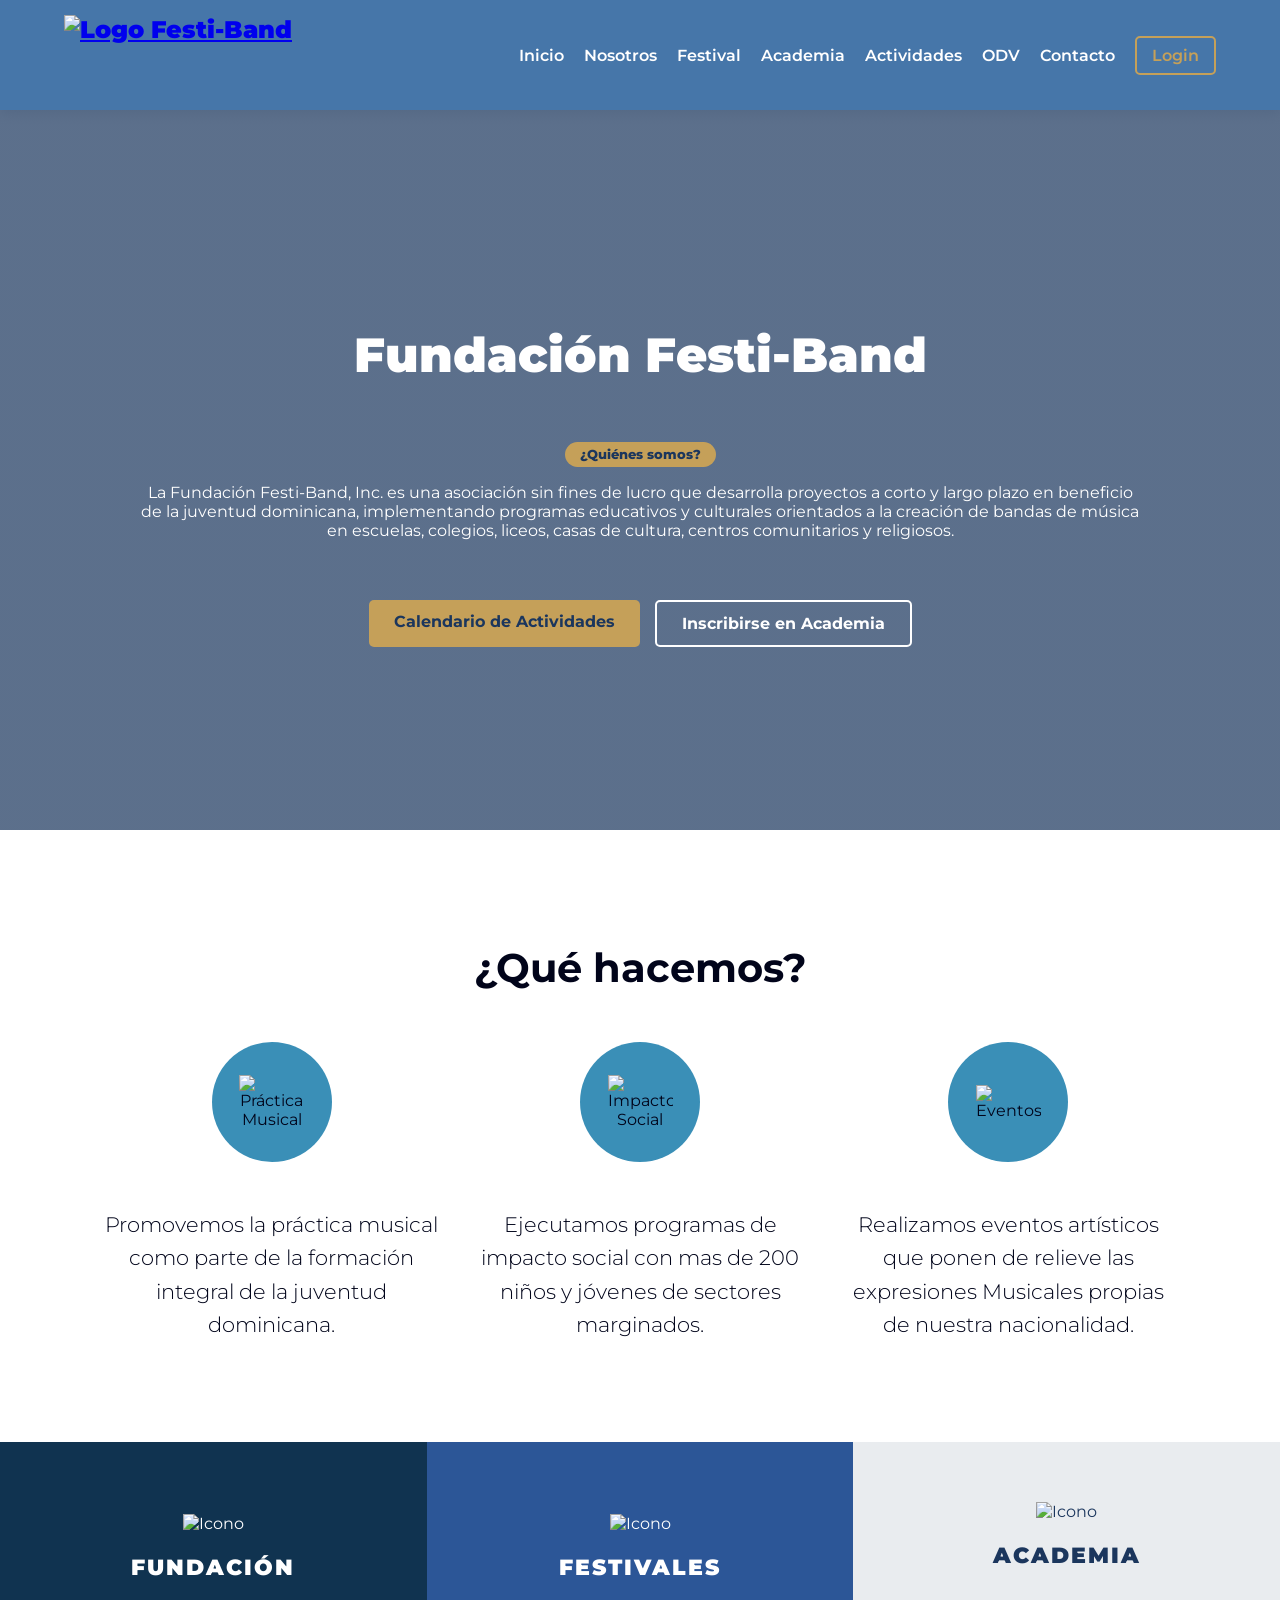
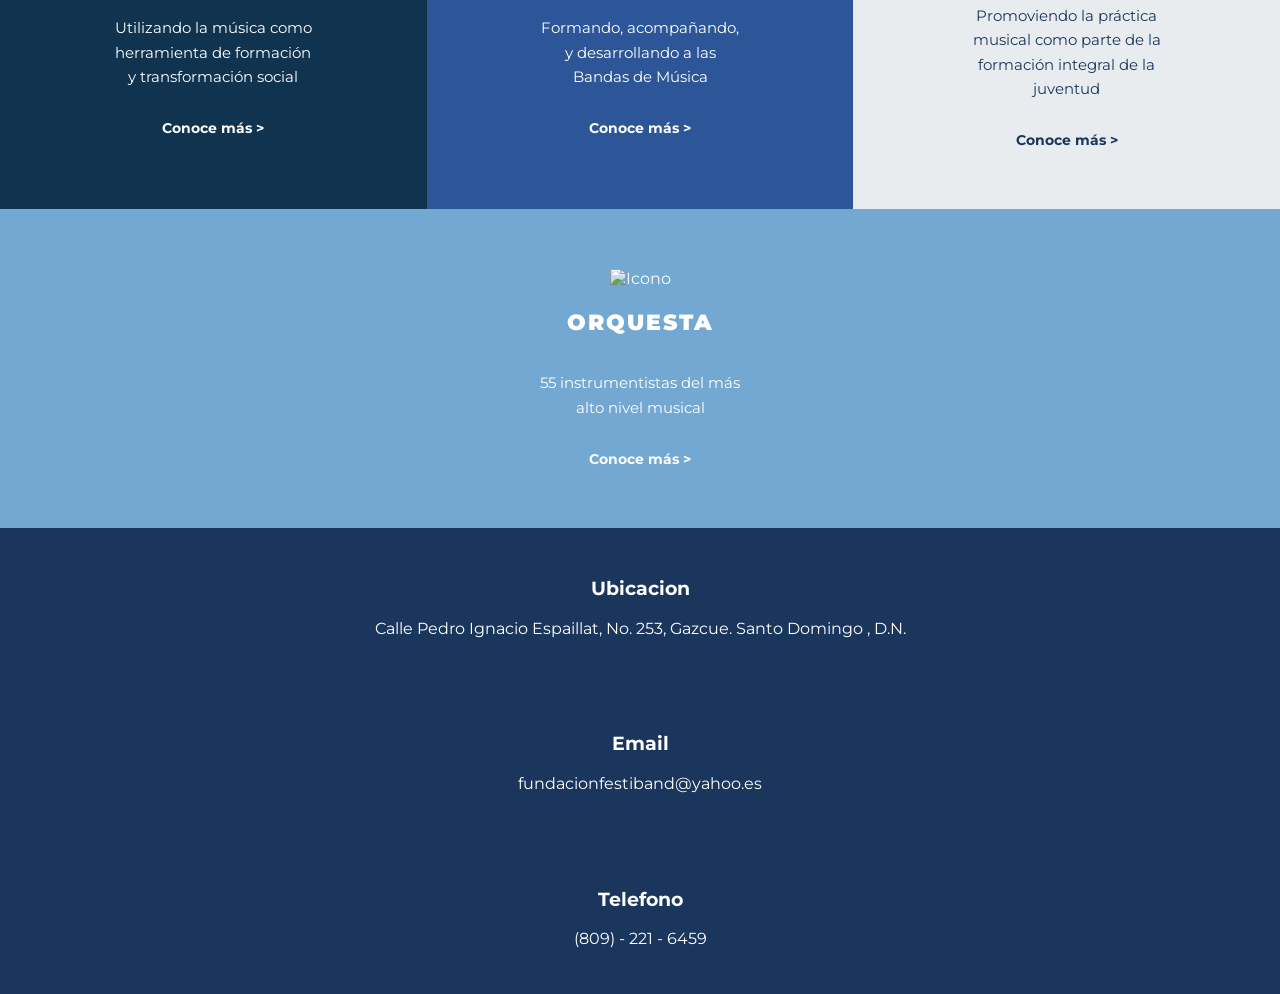
==== index.html @ a465cbd1 "Add files via upload" ====
<!DOCTYPE html>
<html lang="es">
<head>
    <meta charset="UTF-8">
    <meta name="viewport" content="width=device-width, initial-scale=1.0">
    <title>Inicio | Fundación Festi-Band</title>
    <link rel="stylesheet" href="style.css">
    <link href="https://fonts.googleapis.com/css2?family=Montserrat:wght@300;600;900&family=Playfair+Display:ital,wght@0,700;1,700&display=swap" rel="stylesheet">
</head>
<body>
    <nav class="navbar">
        <div class="logo">
            <a href="index.html">
            <img src="img/festiband.avif" alt="Logo Festi-Band" class="logo-img">
        </div>

        <ul class="nav-links">
            <li><a href="index.html">Inicio</a></li>
            <li><a href="nosotros.html">Nosotros</a></li>
            <li class="dropdown">
                 <a href="festival.html" class="dropdown-toggle">Festival</a>
                    <ul class="submenu">
                        <li><a href="festival2026.html">Festival 2026</a></li>
                        <li><a href="festival2025.html">Festival 2025</a></li>
                        <li><a href="festival.html">Ver más...</a></li>
                    </ul>
                </li>
            <li class="dropdown">
                <a href="#academia" class="dropdown-toggle">Academia</a>
                    <ul class="submenu">
                        <li><a href="academia.html">Sobre Academia</a></li>
                        <li><a href="estimulacion.html">Estimulación Musical</a></li>
                        <li><a href="precios-horarios.html">Precios y Horarios</a></li>
                        <li><a href="inscripcion.html">¡Inscríbete ya!</a></li>
                    </ul>
                </li>
            <li class="dropdown">
                <a href="#actividades" class="dropdown-toggle">Actividades</a>
                    <ul class="submenu">
                        <li><a href="act2025.html">2025</a></li>
                        <li><a href="act2024.html">2024</a></li>
                        <li><a href="actividades.html">Ver mas...</a></li>
                        <li><a href="calendario.html">Calendario</a></li>
                    </ul>
            </li>
            <li><a href="odv.html">ODV</a></li>
            <li><a href="#contacto">Contacto</a></li>
            <li><a href="login.html" class="btn-login">Login</a></li>
        </ul>
    </nav>

    <header id="inicio" class="hero">
        <div class="hero-content">
            <h1>Fundación Festi-Band</h1>
            <span class="tag">¿Quiénes somos?</span>
            <p>La Fundación Festi-Band, Inc. es una asociación sin fines de lucro que desarrolla proyectos a corto y largo plazo en beneficio de la juventud dominicana, implementando programas educativos y culturales orientados a la creación de bandas de música en escuelas, colegios, liceos, casas de cultura, centros comunitarios y religiosos.</p>
            <div class="cta-group">
                <a href="calendario.html" class="btn-primary">Calendario de Actividades</a>
                <a href="inscripcion.html" class="btn-outline">Inscribirse en Academia</a>
            </div>
        </div>
    </header>

    <section class="que-hacemos">
        <h2>¿Qué hacemos?</h2>
        <div class="hacemos-container">
            <div class="hacemos-item">
                <div class="circulo-icono">
                    <img src="icono-piano.png" alt="Práctica Musical">
                </div>
                <p>Promovemos la práctica musical como parte de la formación integral de la juventud dominicana.</p>
            </div>

            <div class="hacemos-item">
                <div class="circulo-icono">
                    <img src="icono-violin.png" alt="Impacto Social">
                </div>
                <p>Ejecutamos programas de impacto social con mas de 200 niños y jóvenes de sectores marginados.</p>
            </div>

            <div class="hacemos-item">
                <div class="circulo-icono">
                    <img src="icono-platillos.png" alt="Eventos">
                </div>
                <p>Realizamos eventos artísticos que ponen de relieve las expresiones Musicales propias de nuestra nacionalidad.</p>
            </div>
        </div>
    </section>

    <section class="servicios-grid">
        <div class="columna fundacion">
            <img src="icon-fundacion.png" alt="Icono">
            <h3>FUNDACIÓN</h3>
            <p>Utilizando la música como herramienta de formación y transformación social</p>
            <a href="nosotros.html">Conoce más ></a>
        </div>

        <div class="columna festivales">
            <img src="icon-festivales.png" alt="Icono">
            <h3>FESTIVALES</h3>
            <p>Formando, acompañando, y desarrollando a las Bandas de Música</p>
            <a href="festival.html">Conoce más ></a>
        </div>

        <div class="columna academia-col">
            <img src="icon-academia.png" alt="Icono">
            <h3>ACADEMIA</h3>
            <p>Promoviendo la práctica musical como parte de la formación integral de la juventud</p>
            <a href="academia.html">Conoce más ></a>
        </div>

        <div class="columna orquesta">
            <img src="icon-orquesta.png" alt="Icono">
            <h3>ORQUESTA</h3>
            <p>55 instrumentistas del más alto nivel musical</p>
            <a href="odv.html">Conoce más ></a>
        </div>
    </section>

    <section id="contacto" class="contacto">
        <div class="card">
            <h3>Ubicacion</h3>
            <p>Calle Pedro Ignacio Espaillat, No. 253, Gazcue. Santo Domingo , D.N.</p>
        </div>
        <div class="card">
            <h3>Email</h3>
            <p>fundacionfestiband@yahoo.es</p>
        </div>
        <div class="card highlight">
            <h3>Telefono</h3>
            <p>(809) - 221 - 6459</p>
        </div>
    </section>

    <script src="script.js"></script>
</body>
</html>
---- style.css ----
/* --- 1. VARIABLES Y ESTILOS BASE (MANTENIENDO TU DISEÑO) --- */
:root {
    --festi-blue: #4676a9;
    --festi-dark: #1b365d;
    --festi-gold: #c5a059;
    --bg-light: #f4f7f9;
    --white: #ffffff;
}

body {
    font-family: 'Montserrat', sans-serif;
    margin: 0;
    padding: 0;
    background-color: #f4f7f9;
    color: var(--festi-dark);
}

/* --- 2. TU NAVBAR ORIGINAL --- */
    .navbar {
        background: var(--festi-dark);
        padding: 15px 8%;
        display: flex;
        justify-content: space-between;
        align-items: center;
        color: white;
    }

    .logo-img {
    height: 80px;       /* Ajusta la altura a tu gusto */
    width: auto;        /* Mantiene la proporción */
    display: block;
    transition: transform 0.3s ease;
    }

    .logo-img:hover {
        transform: scale(1.05); /* Efecto sutil al pasar el mouse */
    }

    /* Ajuste para que el logo no pegue con los links en móvil */
    .navbar {
        align-items: center; 
    }

    .nav-links {
        display: flex;
        list-style: none;
        gap: 20px;
        align-items: center;
    }

    .nav-links a {
        color: white;
        text-decoration: none;
        font-weight: 600;
    }

    .btn-login {
        border: 2px solid var(--festi-gold);
        padding: 8px 15px;
        border-radius: 5px;
        color: var(--festi-gold) !important;
    }

/* --- 3. TU HERO ORIGINAL (LO QUE SE HABÍA DAÑADO) --- */
.hero {
    height: 80vh;
    background: linear-gradient(rgba(27,54,93,0.7), rgba(27,54,93,0.7)), url('img/fondo2.webp');
    background-size: cover;
    background-position: center;
    display: flex;
    align-items: center;
    justify-content: center;
    color: white;
    text-align: center;
}

.hero-content h1 { font-size: 3rem; font-weight: 900; margin-bottom: 60px; }
.tag { margin-top: 200px; background: var(--festi-gold); color: var(--festi-dark); padding: 5px 15px; border-radius: 50px; font-weight: 800; font-size: 0.8rem; }
.hero-content p {
    margin-bottom: 0px; /* Esto también ayuda a separar los botones del texto */
    max-width: 1000px;
    margin-left: auto;
    margin-right: auto;
    margin-top: 20px;
    font-weight: 300px;
}

.cta-group { display: flex; gap: 15px; justify-content: center; margin-top: 60px; }
.btn-primary { background: var(--festi-gold); color: var(--festi-dark); padding: 12px 25px; text-decoration: none; font-weight: 700; border-radius: 5px; border: none; }
.btn-primary:hover { background: #e2c07d; color: #527db9; transform: translateY(-2px); box-shadow: 0 5px 15px rgba(197, 160, 89, 0.4);}
.btn-outline { border: 2px solid white; color: white; padding: 12px 25px; text-decoration: none; font-weight: 700; border-radius: 5px; }

/* --- 4. SECCIONES DE INFORMACIÓN Y ACADEMIA --- */
.info-section { padding: 60px 8%; background: white; text-align: center; }
.contacto-grid { display: grid; grid-template-columns: repeat(auto-fit, minmax(250px, 1fr));}
.card {color: #ffffff; background: var(--festi-dark); padding: 30px; text-align: center; }
.card.highlight { background: var(--festi-dark); color: white; }


/* LOGIN *//* --- 4. LOGIN ESTÉTICO (Encapsulado) --- */
/* Estilos específicos para la página de Login */
.login-body {
    height: 100vh;
    display: flex;
    justify-content: center;
    align-items: center;
    background: linear-gradient(135deg, #1b375d57 0%, #4676a936 100%), url('img/fondo.avif');;
    background-size: cover;
    background-position: center;
    background-repeat: no-repeat;
    background-attachment: fixed;
    margin: 0;
}

.glass-login-card {
    background: rgba(255, 255, 255, 0.1); /* Efecto cristal */
    backdrop-filter: blur(15px);
    -webkit-backdrop-filter: blur(15px);
    padding: 40px;
    border-radius: 20px;
    border: 1px solid rgba(203, 150, 52, 0.431); /* Borde dorado suave */
    box-shadow: 0 8px 32px rgba(0, 0, 0, 0.3);
    text-align: center;
    width: 100%;
    max-width: 350px;
    color: white;
}
/* --- CORRECCIÓN DEFINITIVA DE TAMAÑO PARA EL LOGO EN EL LOGIN --- */

/* 1. Contenedor del logo */
.login-logo {
    margin-bottom: 20px; /* Espacio inferior */
    display: flex;       /* Activamos flexbox */
    justify-content: center; /* Centrado horizontal */
    align-items: center;     /* Centrado vertical */
    width: 90%;         /* Ocupa todo el ancho de la tarjeta */
}

/* 2. La imagen del logo dentro del login */
.login-logo img {
    /* --- EL AJUSTE IMPORTANTE ESTÁ AQUÍ --- */
    max-width: 40px;      
    height: auto;       
    
    /* Efecto opcional de sombra para que resalte un poco más */
    filter: drop-shadow(0 5px 15px rgba(0,0,0,0.2)); 
    
    /* Animación suave para cuando pases el mouse */
    transition: transform 0.4s ease;
}

/* 3. Efecto al pasar el mouse por la tarjeta */
.glass-login-card:hover .login-logo img {
    transform: scale(1.03); /* Se agranda un poquito, muy sutil */
}

/* 4. Ajuste adicional para dispositivos móviles muy pequeños (menor a 480px) */
@media (max-width: 480px) {
    .login-logo img {
        max-width: 90px; /* Un poco más pequeño en móviles */
    }
}

.input-group input {
    width: 85%;
    padding: 12px 15px;
    margin-bottom: 15px;
    background: rgba(255, 255, 255, 0.05);
    border: 1px solid rgba(255, 255, 255, 0.646);
    border-radius: 10px;
    color: var(--festi-dark);
    font-size: 1rem;
    font-weight: 300; /* Texto un poco más grueso */
    outline: none;
    transition: 0.3s;
}
.input-grou2 input {
    width: 85%;
    padding: 12px 15px;
    margin-bottom: 15px;
    background: rgba(255, 255, 255, 0.05);
    border: 1px solid rgba(43 48 84 / 36%);
    border-radius: 10px;
    color: var(--festi-dark);
    font-size: 1rem;
    font-weight: 300; /* Texto un poco más grueso */
    outline: none;
    transition: 0.3s;
}

.inputboxad input{
    width: 85%;
    padding: 12px 15px;
    margin-bottom: 15px;
    background: rgba(255, 255, 255, 0.05);
    border: 1px solid rgba(43 48 84 / 36%);
    border-radius: 10px;
    color: var(--festi-dark);
    font-size: 1rem;
    font-weight: 300; /* Texto un poco más grueso */
    outline: none;
    transition: 0.3s;
}

/* Seleccionamos el textarea específicamente */
.input-desc textarea {
    width: 85%;
    padding: 12px 15px;
    margin-bottom: 15px;
    background: rgba(255, 255, 255, 0.05); /* Mantén el fondo que usas */
    border: 1px solid rgba(0, 0, 0, 0.2); /* O el color de borde que tengas */
    border-radius: 10px;
    color: var(--festi-dark);
    font-family: 'Montserrat', sans-serif; /* Importante para que la letra no cambie */
    font-size: 1rem;
    outline: none;
    transition: 0.3s;
    /* Propiedades clave para cuadros de párrafo */
    min-height: 150px; /* Altura inicial grande */
    resize: vertical;  /* Permite al usuario agrandarlo solo hacia abajo */
    line-height: 1.5;  /* Espacio cómodo entre párrafos */
}

.input-group input::placeholder {
    color: #ffffff8b; /* Blanco casi puro para que se lea bien */
    font-weight: 500;
}

.input-grou2 input::placeholder {
    color: #0f0e0e8b; /* Blanco casi puro para que se lea bien */
    font-weight: 500;
}

.inputboxad input::placeholder{
    color: #0f0e0e8b; /* Blanco casi puro para que se lea bien */
    font-weight: 500;
}

.input-desc input::placeholder{
    color: #0f0e0e8b; /* Blanco casi puro para que se lea bien */
    font-weight: 500;
}

.input-group input:focus {
    border-color: #c5a059;
    background: rgba(255, 255, 255, 0.1);
}
.input-grou2 input:focus {
    border-color: #c5a059;
    background: rgba(255, 255, 255, 0.1);
}

.inputboxad input:focus {
    border-color: #c5a059;
    background: rgba(255, 255, 255, 0.1);
}

.input-desc textarea:focus {
    border-color: #c5a059;
    background: rgba(255, 255, 255, 0.1);
}

.btn-glass {
    width: 95%;
    padding: 12px;
    background: #c5a059;
    color: #1b365d;
    border: none;
    border-radius: 10px;
    font-weight: 700;
    cursor: pointer;
    transition: 0.3s;
    text-transform: uppercase;
    letter-spacing: 1px;
}

.btn-glass:hover {
    background: #e2c07d;
    color: #527db9;
    transform: translateY(-2px);
    box-shadow: 0 5px 15px rgba(197, 160, 89, 0.4);
}

.back-link {
    display: block;
    margin-top: 20px;
    color: rgba(255, 255, 255, 0.832);
    text-decoration: none;
    font-size: 0.8rem;
    transition: 0.3s;
}

.back-link:hover {
    color: #ffc355f6;
}

/* --- 5. ESTILOS PARA EL MODAL DE REPERTORIO --- */

body {
    margin: 0;
    font-family: 'Montserrat', sans-serif;
    background-color: var(--bg-light);
    color: var(--festi-dark);
}

/* Navbar */
.navbar {
    background: var(--festi-blue);
    padding: 15px 5%;
    display: flex;
    justify-content: space-between;
    align-items: center;
    color: white;
    box-shadow: 0 4px 12px rgba(0,0,0,0.1);
}

.logo { font-weight: 900; font-size: 1.5rem; }
.logo span { color: var(--festi-gold); }

.btn-edit {
    background: rgba(255,255,255,0.2);
    border: 1px solid white;
    color: white;
    padding: 8px 15px;
    border-radius: 5px;
    cursor: pointer;
    transition: 0.3s;
    font-size: 1rem;
    font-weight: 300; 
    font-family: 'Montserrat';
}

.btn-edit:hover { background: white; color: var(--festi-blue); }

.btn-logout {
    background: rgba(255,255,255,0.2);
    border: 1px solid white;
    color: white;
    padding: 8px 15px;
    border-radius: 5px;
    cursor: pointer;
    transition: 0.3s;
    font-size: 1rem;
    font-weight: 300; 
    font-family: 'Montserrat';
}

.btn-logout:hover { background: white; color: var(--festi-blue); }

/* Contenedor Principal */
.repertorio-container {
    padding: 50px 8%;
    max-width: 1200px;
    margin: auto;
}

.repertorio-header { text-align: center; margin-bottom: 50px; }
.repertorio-header h1 { font-size: 3rem; margin-bottom: 10px; }
.gold-text { color: var(--festi-gold); }

/* Buscador */
.search-box {
    margin-top: 25px;
}

.search-box input {
    width: 100%;
    max-width: 500px;
    padding: 15px 25px;
    border-radius: 50px;
    border: 2px solid rgba(70, 118, 169, 0.2);
    font-size: 1rem;
    outline: none;
    transition: 0.3s;
}

.search-box input:focus { border-color: var(--festi-blue); box-shadow: 0 5px 15px rgba(0,0,0,0.05); }

/* Grid de Tarjetas */
.repertorio-grid {
    display: grid;
    grid-template-columns: repeat(auto-fit, minmax(320px, 1fr));
    gap: 30px;
}

.pieza-card {
    background: var(--white);
    border-radius: 20px;
    overflow: hidden;
    box-shadow: 0 10px 25px rgba(0,0,0,0.05);
    transition: 0.3s;
    border-bottom: 4px solid transparent;
}

.pieza-card:hover {
    transform: translateY(-10px);
    border-bottom: 4px solid var(--festi-gold);
    box-shadow: 0 15px 35px rgba(70, 118, 169, 0.2);
}

.video-wrapper {
    position: relative;
    padding-bottom: 56.25%;
    height: 0;
    background: #000;
}

.video-wrapper iframe {
    position: absolute;
    top: 0; left: 0; width: 100%; height: 100%;
}

.pieza-content { padding: 25px; }
.pieza-content h3 { margin: 0 0 10px 0; color: var(--festi-blue); }
.pieza-content p { font-size: 0.9rem; color: #666; line-height: 1.6; height: 60px; overflow: hidden; }

.btn-download {
    display: flex;
    align-items: center;
    justify-content: center;
    gap: 10px;
    background: var(--festi-dark);
    color: white;
    text-decoration: none;
    padding: 12px;
    border-radius: 10px;
    font-weight: 600;
    transition: 0.3s;
    margin-top: 15px;
}

.btn-download:hover { background: var(--festi-gold); color: var(--festi-dark); }
.modal {
    display: none; 
    position: fixed; 
    z-index: 3000; 
    left: 0; top: 0;
    width: 100%; height: 100%;
    background-color: rgba(27, 54, 93, 0.9); /* Azul con transparencia */
    backdrop-filter: blur(8px);
    overflow-y: auto;
}

.modal-content {
    background-color: #ffffff;
    margin: 5% auto;
    padding: 40px;
    width: 85%;
    max-width: 1100px;
    border-radius: 15px;
    position: relative;
    box-shadow: 0 20px 50px rgba(0,0,0,0.3);
}

.close-btn {
    position: absolute; right: 20px; top: 10px;
    font-size: 40px; cursor: pointer; color: var(--festi-blue);
}

/* Estructura interna del detalle (Igual a tu imagen) */
.detalle-wrapper { display: flex; gap: 30px; flex-wrap: wrap; margin-top: 20px; }

.detalle-info-visual { flex: 1; min-width: 300px; }
.detalle-info-visual img { width: 100%; border-radius: 8px; border: 4px solid var(--festi-blue); }

.detalle-info-texto { flex: 1.2; min-width: 300px; }
.detalle-info-texto h2 { font-size: 2.2rem; color: var(--festi-dark); margin-bottom: 5px; }
.detalle-info-texto .meta { color: var(--festi-gold); font-weight: bold; margin-bottom: 15px; display: block; }
.detalle-info-texto p { line-height: 1.7; text-align: justify; color: #444; }

.click-score { 
    display: inline-block; margin: 20px 0; font-size: 1.3rem; 
    font-weight: 700; color: var(--festi-blue); text-decoration: none; 
}
.click-score:hover { color: var(--festi-gold); }

/* Video debajo del contenido */
.video-full-width { margin-top: 30px; border-radius: 12px; overflow: hidden; }

/* Preview de las tarjetas en la lista */
.video-preview-img {
    height: 200px; background-size: cover; background-position: center;
    position: relative; cursor: pointer;
}
.play-overlay {
    position: absolute; top: 0; left: 0; width: 100%; height: 100%;
    background: rgba(0,0,0,0.4); display: flex; align-items: center;
    justify-content: center; color: white; opacity: 0; transition: 0.3s;
    font-weight: bold;
}
.pieza-card:hover .play-overlay { opacity: 1; }

/* --- 6. ESTILOS PARA EL PANEL ADMIN (AÑADIDOS SIN DAÑAR LO ANTERIOR) --- */
.admin-container { padding: 100px 8%; display: grid; grid-template-columns: 1fr 1fr; gap: 40px; }
.admin-card { background: rgb(255, 255, 255); padding: 30px; border-radius: 15px; box-shadow: 0 5px 15px rgba(0,0,0,0.1); }
.input-group { display: flex; gap: 10px; margin-bottom: 10px; }
.input-grou2
 { display: flex; gap: 10px; margin-bottom: 10px; }
.admin-item { 
    box-shadow: 0 5px 15px rgba(0, 0, 0, 0.1);
    display: flex; justify-content: space-between; background: white; 
    padding: 15px; margin-bottom: 10px; border-radius: 10px; align-items: center;
}
.admin-item button { margin-left: 5px; padding: 5px 10px; cursor: pointer; border: none; border-radius: 5px; background: var(--festi-blue); color: white; }

/* REPERTORIO GRID */
.repertorio-grid { display: grid; grid-template-columns: repeat(auto-fit, minmax(280px, 1fr)); gap: 20px; padding: 20px 0; }

/* Contenedor principal del dropdown */
.dropdown {
    position: relative; /* Necesario para posicionar el submenú */
}

/* Estilo del submenú (Oculto por defecto) */
.submenu {
    display: none;
    position: absolute;
    top: 150%; /* Aparece justo debajo del enlace principal */
    left: 0;
    background-color: var(--festi-dark); /* Mismo azul de tu navbar */
    min-width: 180px;
    list-style: none;
    padding: 10px 0;
    border-radius: 0 0 10px 10px;
    border-top: 3px solid var(--festi-gold); /* Detalle dorado arriba */
    box-shadow: 0 8px 15px rgba(0,0,0,0.2);
    z-index: 1000;
}

/* Estilo de los enlaces dentro del mini menú */
.submenu li a {
    padding: 10px 20px;
    display: block;
    font-size: 0.9rem;
    font-weight: 400;
    color: white;
    transition: 0.3s;
}

/* Efecto al pasar el mouse sobre las opciones del mini menú */
.submenu li a:hover {
    background-color: rgba(255, 255, 255, 0.1);
    color: var(--festi-gold);
}

/* LA MAGIA: Mostrar el submenú cuando el mouse entra a .dropdown */
.dropdown:hover .submenu {
    display: block;
    animation: fadeIn 0.3s ease; /* Animación opcional */
}

.submenu::before {
    content: "";
    position: absolute;
    top: -20px; /* Crea un área invisible de 20px hacia arriba */
    left: 0;
    width: 100%;
    height: 20px;
}

/* Animación de entrada suave */
@keyframes fadeIn {
    from { opacity: 0; transform: translateY(10px); }
    to { opacity: 1; transform: translateY(0); }
}
/* --- SECCIÓN DE SERVICIOS (COLUMNAS) --- */
.servicios-grid {
    display: flex; /* Alinea las columnas una al lado de la otra */
    width: 100%;
    min-height: 400px;
    flex-wrap: wrap; /* Para que en móviles se pongan una debajo de otra */
}

.columna {
    flex: 1; /* Hace que todas las columnas midan lo mismo */
    min-width: 250px;
    padding: 60px 40px;
    text-align: center;
    color: white;
    display: flex;
    flex-direction: column;
    align-items: center;
    justify-content: center;
    transition: transform 0.3s ease;
}

/* Colores de Fondo según la imagen */
.fundacion { background-color: #103350; } /* Azul muy oscuro */
.festivales { background-color: #2c5697; } /* Azul medio */
.academia-col { background-color: #e9ecef; color: #1b365d; } /* Gris claro (texto oscuro) */
.orquesta { background-color: #72a8d1; } /* Azul claro */

/* Estilos de texto internos */
.columna h3 {
    font-size: 1.4rem;
    font-weight: 900;
    margin: 20px 0;
    letter-spacing: 2px;
}

.columna p {
    font-size: 0.95rem;
    line-height: 1.6;
    margin-bottom: 30px;
    max-width: 200px;
}

.columna a {
    color: inherit;
    text-decoration: none;
    font-weight: 700;
    font-size: 0.9rem;
}

.columna a:hover {
    text-decoration: underline;
}

/* Efecto opcional: resalta un poco al pasar el mouse */
.columna:hover {
    filter: brightness(1.2);
}

/* --- SECCIÓN QUÉ HACEMOS (FONDO OSCURO) --- */
.que-hacemos {
    background-color: #ffffff; /* Fondo gris oscuro/negro */
    padding: 80px 8%;
    text-align: center;
    color: #01041a;
}

.que-hacemos h2 {
    font-size: 2.5rem;
    margin-bottom: 50px;
    font-weight: 700;
}

.hacemos-container {
    display: flex;
    justify-content: space-around;
    gap: 30px;
    flex-wrap: wrap;
}

.hacemos-item {
    flex: 1;
    min-width: 250px;
    max-width: 350px;
    display: flex;
    flex-direction: column;
    align-items: center;
}

/* El Círculo Azul */
.circulo-icono {
    width: 120px;
    height: 120px;
    background-color: #3a8fb7; /* Azul celeste de la imagen */
    border-radius: 50%;       /* Lo hace círculo */
    display: flex;
    align-items: center;
    justify-content: center;
    margin-bottom: 25px;
    transition: transform 0.3s ease;
}

.circulo-icono img {
    width: 65px; /* Ajusta según el tamaño de tus iconos */
    height: auto;
}

.hacemos-item p {
    font-size: 1.3rem;
    line-height: 1.6;
    color: #01041a;
    font-weight: 300;
}

/* Ajuste para móviles */
@media (max-width: 768px) {
    .que-hacemos h2 { font-size: 2rem; }
    .hacemos-container { flex-direction: column; align-items: center; }
}

@media (max-width: 768px) {
    .hero-content p {
        max-width: 90%;  /* En móviles usa casi todo el ancho disponible */
        font-size: 0.95rem;
    }
}
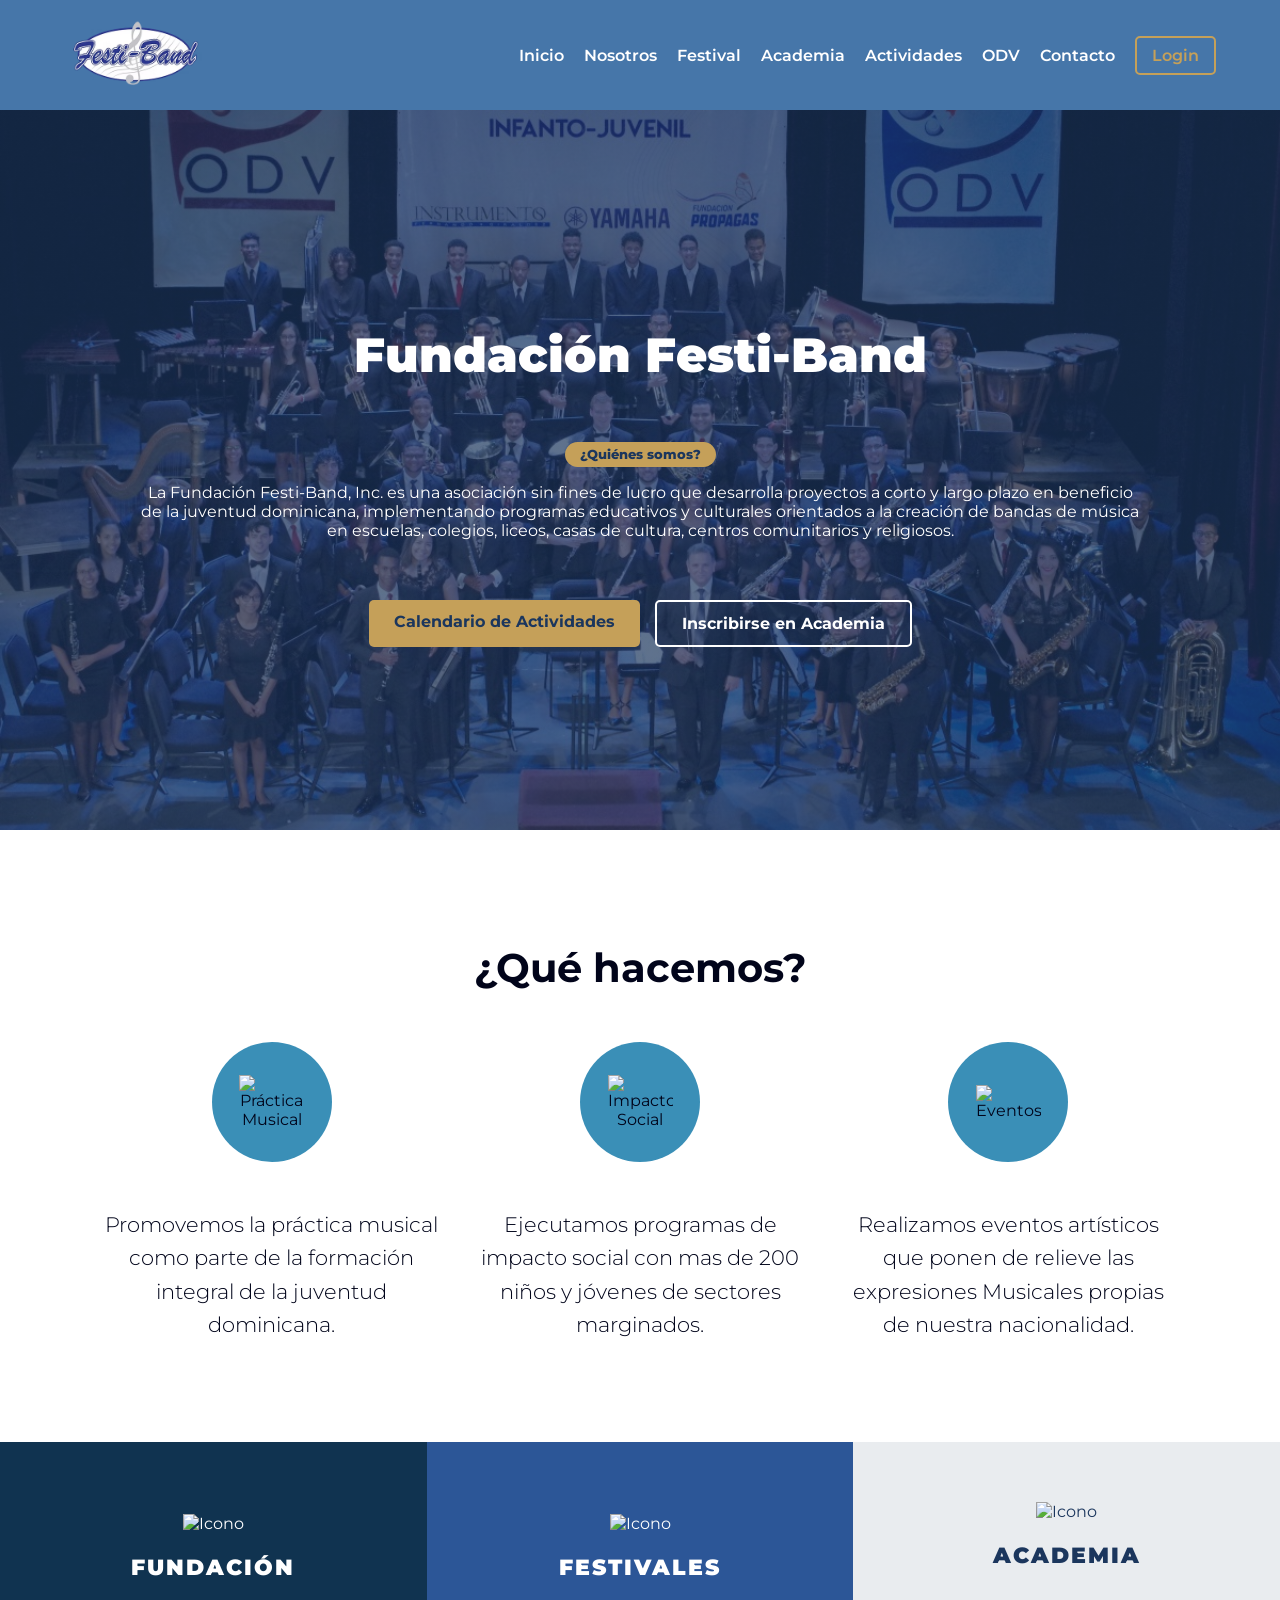
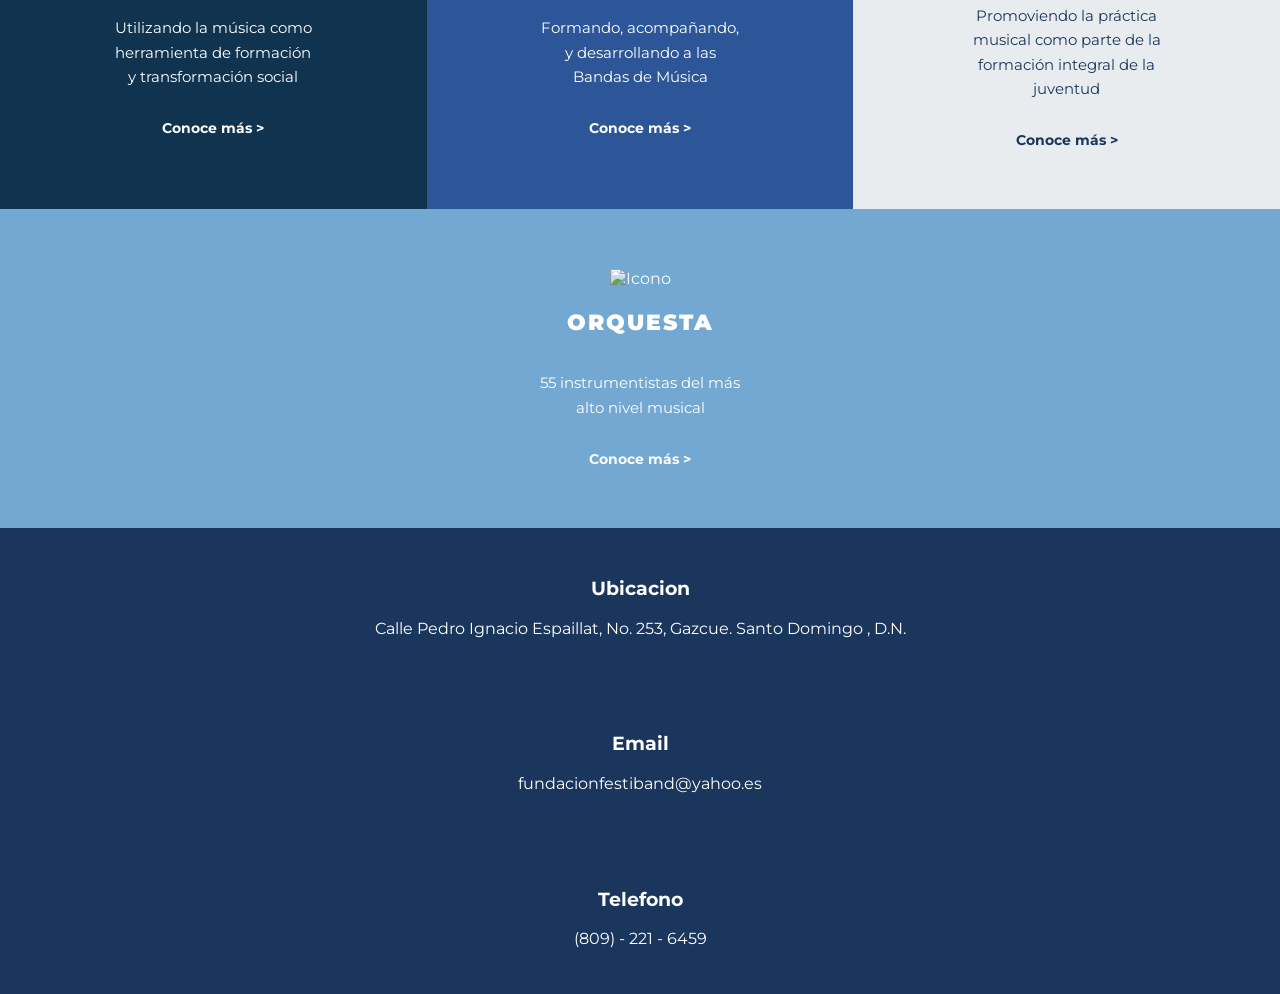
==== commit a6bec8f5: "Update index.html" ====
--- a/index.html
+++ b/index.html
@@ -45,7 +45,7 @@
             </li>
             <li><a href="odv.html">ODV</a></li>
             <li><a href="#contacto">Contacto</a></li>
-            <li><a href="login.html" class="btn-login">Login</a></li>
+            <li><a href="login.html" class="btn-login" id="auth-btn">Login</a></li>
         </ul>
     </nav>
 
@@ -134,4 +134,5 @@
 
     <script src="script.js"></script>
 </body>
-</html>+
+</html>
--- a/style.css
+++ b/style.css
@@ -219,6 +219,15 @@
     min-height: 150px; /* Altura inicial grande */
     resize: vertical;  /* Permite al usuario agrandarlo solo hacia abajo */
     line-height: 1.5;  /* Espacio cómodo entre párrafos */
+}
+
+.input-pdf-upload input[type="file"] {
+    background: rgba(255, 255, 255, 0.1);
+    padding: 10px;
+    border-radius: 8px;
+    width: 85%;
+    border: 1px dashed rgba(255, 255, 255, 0.3);
+    cursor: pointer;
 }
 
 .input-group input::placeholder {
@@ -687,4 +696,5 @@
         max-width: 90%;  /* En móviles usa casi todo el ancho disponible */
         font-size: 0.95rem;
     }
-}+
+}
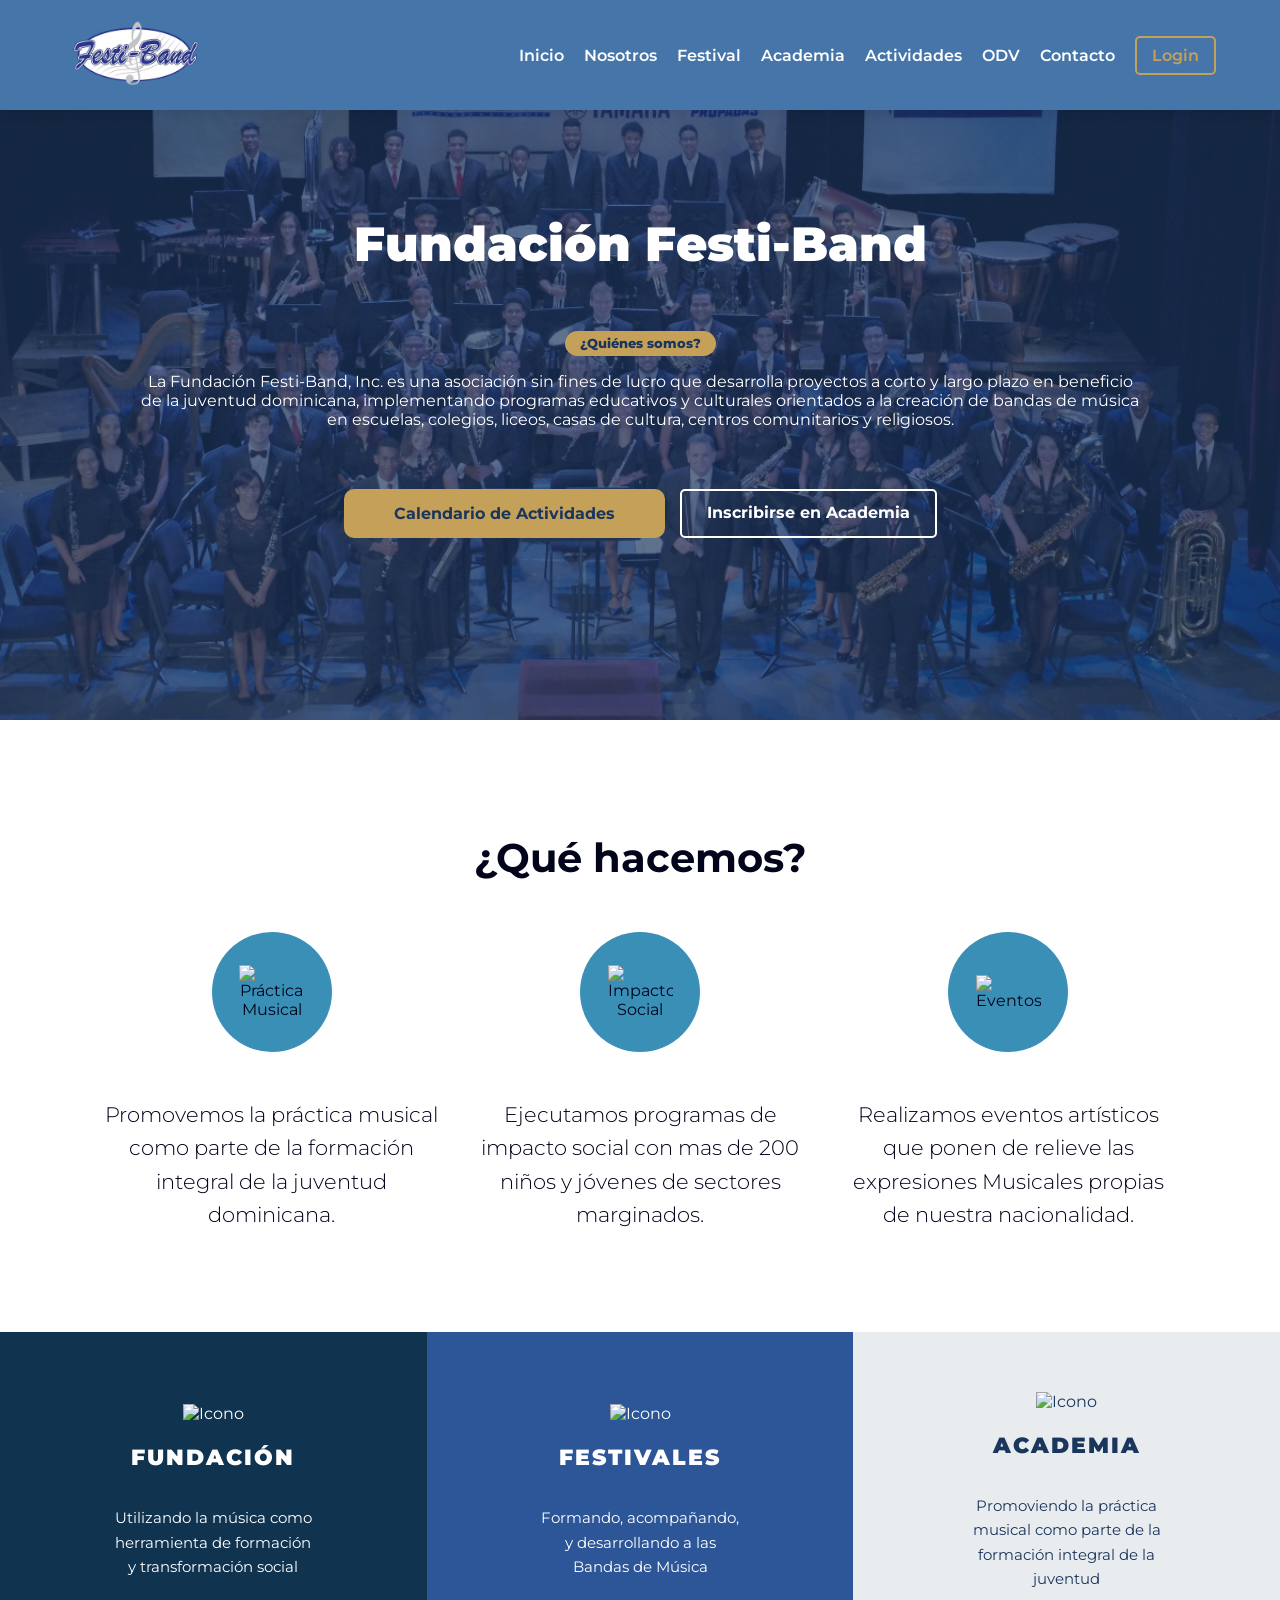
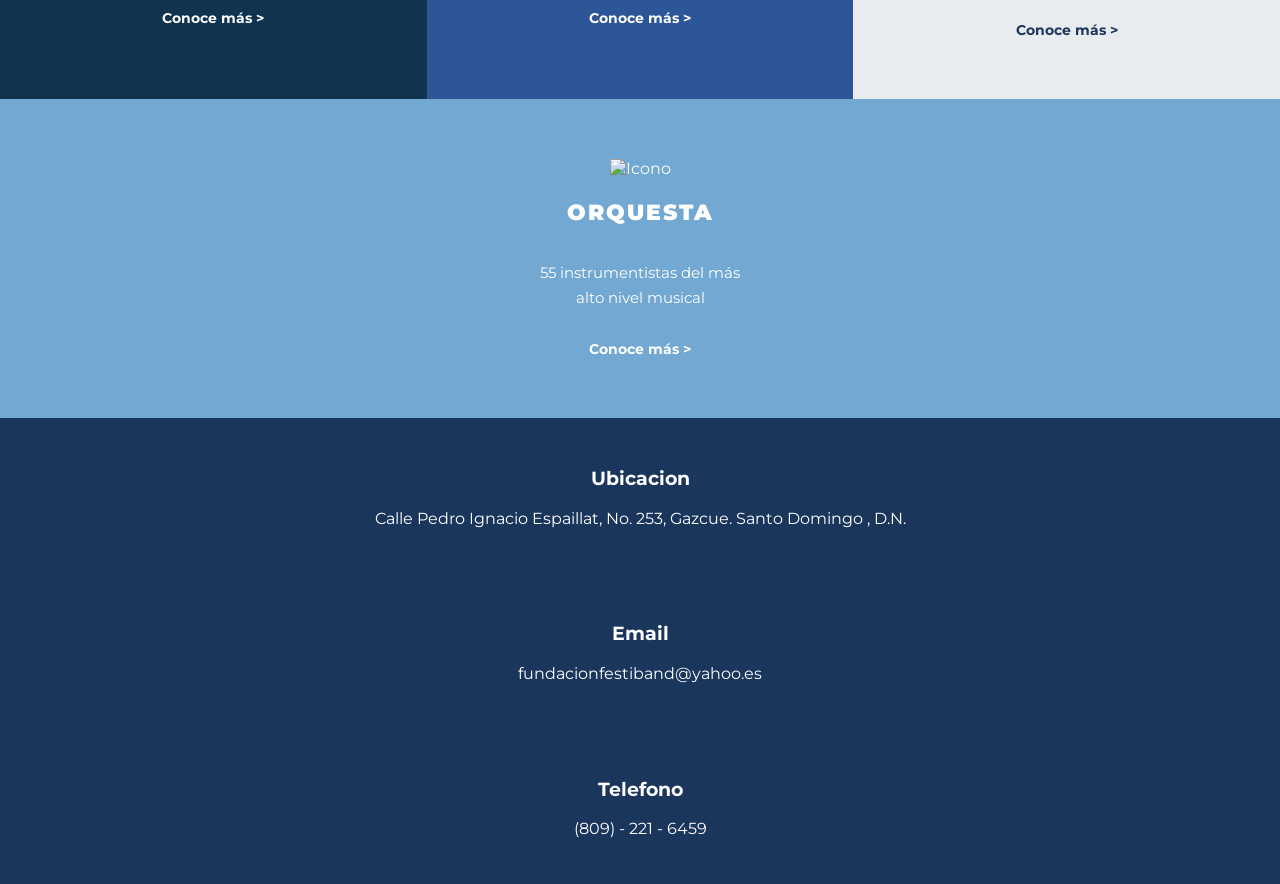
==== commit e2599e40: "Add files via upload" ====
--- a/index.html
+++ b/index.html
@@ -1,138 +1,140 @@
 <!DOCTYPE html>
 <html lang="es">
-<head>
-    <meta charset="UTF-8">
-    <meta name="viewport" content="width=device-width, initial-scale=1.0">
-    <title>Inicio | Fundación Festi-Band</title>
-    <link rel="stylesheet" href="style.css">
-    <link href="https://fonts.googleapis.com/css2?family=Montserrat:wght@300;600;900&family=Playfair+Display:ital,wght@0,700;1,700&display=swap" rel="stylesheet">
-</head>
-<body>
-    <nav class="navbar">
-        <div class="logo">
-            <a href="index.html">
-            <img src="img/festiband.avif" alt="Logo Festi-Band" class="logo-img">
-        </div>
+    <head>
+        <meta charset="UTF-8">
+        <meta name="viewport" content="width=device-width, initial-scale=1.0">
+        <title>Inicio | Festi-Band</title>
+        <link rel="stylesheet" href="style.css">
+        <link href="https://fonts.googleapis.com/css2?family=Montserrat:wght@300;600;900&family=Playfair+Display:ital,wght@0,700;1,700&display=swap" rel="stylesheet">
+    </head>
+    <body>
+        <nav class="navbar">
+            <div class="logo">
+                <a href="index.html">
+                <img src="img/festiband.avif" alt="Logo Festi-Band" class="logo-img">
+            </div>
+            
+            <ul class="nav-links">
+                <li><a href="index.html">Inicio</a></li>
+                <li><a href="nosotros.html">Nosotros</a></li>
+                <li class="dropdown">
+                    <a href="festival.html" class="dropdown-toggle">Festival</a>
+                        <ul class="submenu">
+                            <li><a href="festival2026.html">Festival 2026</a></li>
+                            <li><a href="festival2025.html">Festival 2025</a></li>
+                            <li><a href="festival.html">Ver más...</a></li>
+                        </ul>
+                    </li>
+                <li class="dropdown">
+                    <a href="academia.html" class="dropdown-toggle">Academia</a>
+                        <ul class="submenu">
+                            <li><a href="academia.html">Sobre Academia</a></li>
+                            <li><a href="estimulacion.html">Estimulación Musical</a></li>
+                            <li><a href="precios-horarios.html">Precios y Horarios</a></li>
+                            <li><a href="inscripcion.html">¡Inscríbete ya!</a></li>
+                        </ul>
+                    </li>
+                <li class="dropdown">
+                    <a href="#actividades" class="dropdown-toggle">Actividades</a>
+                        <ul class="submenu">
+                            <li><a href="act2025.html">2025</a></li>
+                            <li><a href="act2024.html">2024</a></li>
+                            <li><a href="actividades.html">Ver mas...</a></li>
+                            <li><a href="calendario.html">Calendario</a></li>
+                        </ul>
+                </li>
+                <li><a href="odv.html">ODV</a></li>
+                <li><a href="#contacto">Contacto</a></li>
+                <li><a href="login.html" class="btn-login">Login</a></li>
+            </ul>
+        </nav>
 
-        <ul class="nav-links">
-            <li><a href="index.html">Inicio</a></li>
-            <li><a href="nosotros.html">Nosotros</a></li>
-            <li class="dropdown">
-                 <a href="festival.html" class="dropdown-toggle">Festival</a>
-                    <ul class="submenu">
-                        <li><a href="festival2026.html">Festival 2026</a></li>
-                        <li><a href="festival2025.html">Festival 2025</a></li>
-                        <li><a href="festival.html">Ver más...</a></li>
-                    </ul>
-                </li>
-            <li class="dropdown">
-                <a href="#academia" class="dropdown-toggle">Academia</a>
-                    <ul class="submenu">
-                        <li><a href="academia.html">Sobre Academia</a></li>
-                        <li><a href="estimulacion.html">Estimulación Musical</a></li>
-                        <li><a href="precios-horarios.html">Precios y Horarios</a></li>
-                        <li><a href="inscripcion.html">¡Inscríbete ya!</a></li>
-                    </ul>
-                </li>
-            <li class="dropdown">
-                <a href="#actividades" class="dropdown-toggle">Actividades</a>
-                    <ul class="submenu">
-                        <li><a href="act2025.html">2025</a></li>
-                        <li><a href="act2024.html">2024</a></li>
-                        <li><a href="actividades.html">Ver mas...</a></li>
-                        <li><a href="calendario.html">Calendario</a></li>
-                    </ul>
-            </li>
-            <li><a href="odv.html">ODV</a></li>
-            <li><a href="#contacto">Contacto</a></li>
-            <li><a href="login.html" class="btn-login" id="auth-btn">Login</a></li>
-        </ul>
-    </nav>
+        <header id="inicio" class="hero">
+            <div class="hero-content">
+                <h1>Fundación Festi-Band</h1>
+                <span class="tag">¿Quiénes somos?</span>
+                <p>La Fundación Festi-Band, Inc. es una asociación sin fines de lucro que desarrolla proyectos a corto y largo plazo en beneficio de la juventud dominicana, implementando programas educativos y culturales orientados a la creación de bandas de música en escuelas, colegios, liceos, casas de cultura, centros comunitarios y religiosos.</p>
+                <div class="cta-group">
+                    <a href="calendario.html" class="btn-primary">Calendario de Actividades</a>
+                    <a href="inscripcion.html" class="btn-outline">Inscribirse en Academia</a>
+                </div>
+            </div>
+        </header>
 
-    <header id="inicio" class="hero">
-        <div class="hero-content">
-            <h1>Fundación Festi-Band</h1>
-            <span class="tag">¿Quiénes somos?</span>
-            <p>La Fundación Festi-Band, Inc. es una asociación sin fines de lucro que desarrolla proyectos a corto y largo plazo en beneficio de la juventud dominicana, implementando programas educativos y culturales orientados a la creación de bandas de música en escuelas, colegios, liceos, casas de cultura, centros comunitarios y religiosos.</p>
-            <div class="cta-group">
-                <a href="calendario.html" class="btn-primary">Calendario de Actividades</a>
-                <a href="inscripcion.html" class="btn-outline">Inscribirse en Academia</a>
+        <section class="que-hacemos">
+            <h2>¿Qué hacemos?</h2>
+            <div class="hacemos-container">
+                <div class="hacemos-item">
+                    <div class="circulo-icono">
+                        <img src="icono-piano.png" alt="Práctica Musical">
+                    </div>
+                    <p>Promovemos la práctica musical como parte de la formación integral de la juventud dominicana.</p>
+                </div>
+
+                <div class="hacemos-item">
+                    <div class="circulo-icono">
+                        <img src="icono-violin.png" alt="Impacto Social">
+                    </div>
+                    <p>Ejecutamos programas de impacto social con mas de 200 niños y jóvenes de sectores marginados.</p>
+                </div>
+
+                <div class="hacemos-item">
+                    <div class="circulo-icono">
+                        <img src="icono-platillos.png" alt="Eventos">
+                    </div>
+                    <p>Realizamos eventos artísticos que ponen de relieve las expresiones Musicales propias de nuestra nacionalidad.</p>
+                </div>
             </div>
-        </div>
-    </header>
+        </section>
 
-    <section class="que-hacemos">
-        <h2>¿Qué hacemos?</h2>
-        <div class="hacemos-container">
-            <div class="hacemos-item">
-                <div class="circulo-icono">
-                    <img src="icono-piano.png" alt="Práctica Musical">
-                </div>
-                <p>Promovemos la práctica musical como parte de la formación integral de la juventud dominicana.</p>
+        <section class="servicios-grid">
+            <div class="columna fundacion">
+                <img src="icon-fundacion.png" alt="Icono">
+                <h3>FUNDACIÓN</h3>
+                <p>Utilizando la música como herramienta de formación y transformación social</p>
+                <a href="nosotros.html">Conoce más ></a>
             </div>
 
-            <div class="hacemos-item">
-                <div class="circulo-icono">
-                    <img src="icono-violin.png" alt="Impacto Social">
-                </div>
-                <p>Ejecutamos programas de impacto social con mas de 200 niños y jóvenes de sectores marginados.</p>
+            <div class="columna festivales">
+                <img src="icon-festivales.png" alt="Icono">
+                <h3>FESTIVALES</h3>
+                <p>Formando, acompañando, y desarrollando a las Bandas de Música</p>
+                <a href="festival.html">Conoce más ></a>
             </div>
 
-            <div class="hacemos-item">
-                <div class="circulo-icono">
-                    <img src="icono-platillos.png" alt="Eventos">
-                </div>
-                <p>Realizamos eventos artísticos que ponen de relieve las expresiones Musicales propias de nuestra nacionalidad.</p>
+            <div class="columna academia-col">
+                <img src="icon-academia.png" alt="Icono">
+                <h3>ACADEMIA</h3>
+                <p>Promoviendo la práctica musical como parte de la formación integral de la juventud</p>
+                <a href="academia.html">Conoce más ></a>
             </div>
-        </div>
-    </section>
 
-    <section class="servicios-grid">
-        <div class="columna fundacion">
-            <img src="icon-fundacion.png" alt="Icono">
-            <h3>FUNDACIÓN</h3>
-            <p>Utilizando la música como herramienta de formación y transformación social</p>
-            <a href="nosotros.html">Conoce más ></a>
-        </div>
+            <div class="columna orquesta">
+                <img src="icon-orquesta.png" alt="Icono">
+                <h3>ORQUESTA</h3>
+                <p>55 instrumentistas del más alto nivel musical</p>
+                <a href="odv.html">Conoce más ></a>
+            </div>
+        </section>
 
-        <div class="columna festivales">
-            <img src="icon-festivales.png" alt="Icono">
-            <h3>FESTIVALES</h3>
-            <p>Formando, acompañando, y desarrollando a las Bandas de Música</p>
-            <a href="festival.html">Conoce más ></a>
-        </div>
+        <section id="contacto" class="contacto">
+            <div class="card">
+                <h3>Ubicacion</h3>
+                <p>Calle Pedro Ignacio Espaillat, No. 253, Gazcue. Santo Domingo , D.N.</p>
+            </div>
+            <div class="card">
+                <h3>Email</h3>
+                <p>fundacionfestiband@yahoo.es</p>
+            </div>
+            <div class="card highlight">
+                <h3>Telefono</h3>
+                <p>(809) - 221 - 6459</p>
+            </div>
+        </section>
 
-        <div class="columna academia-col">
-            <img src="icon-academia.png" alt="Icono">
-            <h3>ACADEMIA</h3>
-            <p>Promoviendo la práctica musical como parte de la formación integral de la juventud</p>
-            <a href="academia.html">Conoce más ></a>
-        </div>
-
-        <div class="columna orquesta">
-            <img src="icon-orquesta.png" alt="Icono">
-            <h3>ORQUESTA</h3>
-            <p>55 instrumentistas del más alto nivel musical</p>
-            <a href="odv.html">Conoce más ></a>
-        </div>
-    </section>
-
-    <section id="contacto" class="contacto">
-        <div class="card">
-            <h3>Ubicacion</h3>
-            <p>Calle Pedro Ignacio Espaillat, No. 253, Gazcue. Santo Domingo , D.N.</p>
-        </div>
-        <div class="card">
-            <h3>Email</h3>
-            <p>fundacionfestiband@yahoo.es</p>
-        </div>
-        <div class="card highlight">
-            <h3>Telefono</h3>
-            <p>(809) - 221 - 6459</p>
-        </div>
-    </section>
+    <script src="https://www.gstatic.com/firebasejs/8.10.1/firebase-app.js"></script>
+    <script src="https://www.gstatic.com/firebasejs/8.10.1/firebase-firestore.js"></script>
 
     <script src="script.js"></script>
-</body>
-
-</html>
+    </body>
+</html>
--- a/style.css
+++ b/style.css
@@ -1,4 +1,4 @@
-/* --- 1. VARIABLES Y ESTILOS BASE (MANTENIENDO TU DISEÑO) --- */
+/* --- VARIABLES Y ESTILOS BASE --- */
 :root {
     --festi-blue: #4676a9;
     --festi-dark: #1b365d;
@@ -6,7 +6,6 @@
     --bg-light: #f4f7f9;
     --white: #ffffff;
 }
-
 body {
     font-family: 'Montserrat', sans-serif;
     margin: 0;
@@ -15,53 +14,56 @@
     color: var(--festi-dark);
 }
 
-/* --- 2. TU NAVBAR ORIGINAL --- */
-    .navbar {
-        background: var(--festi-dark);
-        padding: 15px 8%;
-        display: flex;
-        justify-content: space-between;
-        align-items: center;
-        color: white;
-    }
-
+/* --- BARRA DE NAVEGACION HOME --- */
+/* #region */
+.navbar {
+    background: var(--festi-blue);
+    padding: 15px 5%;
+    display: flex;
+    justify-content: space-between;
+    align-items: center;
+    color: white;
+    box-shadow: 0 4px 12px rgba(0,0,0,0.1);
+}
     .logo-img {
     height: 80px;       /* Ajusta la altura a tu gusto */
     width: auto;        /* Mantiene la proporción */
     display: block;
     transition: transform 0.3s ease;
     }
-
     .logo-img:hover {
         transform: scale(1.05); /* Efecto sutil al pasar el mouse */
     }
-
     /* Ajuste para que el logo no pegue con los links en móvil */
     .navbar {
-        align-items: center; 
+    align-items: center; 
+    position: fixed;
+    top: 0;
+    width: -webkit-fill-available;
+    z-index: 1;
     }
-
     .nav-links {
         display: flex;
         list-style: none;
         gap: 20px;
         align-items: center;
     }
-
     .nav-links a {
         color: white;
         text-decoration: none;
         font-weight: 600;
     }
-
     .btn-login {
         border: 2px solid var(--festi-gold);
         padding: 8px 15px;
         border-radius: 5px;
         color: var(--festi-gold) !important;
     }
-
-/* --- 3. TU HERO ORIGINAL (LO QUE SE HABÍA DAÑADO) --- */
+/* #endregion */
+
+/* --- HOME  --- */
+/* #region */
+/*Fondo de inicio*/
 .hero {
     height: 80vh;
     background: linear-gradient(rgba(27,54,93,0.7), rgba(27,54,93,0.7)), url('img/fondo2.webp');
@@ -73,32 +75,75 @@
     color: white;
     text-align: center;
 }
-
-.hero-content h1 { font-size: 3rem; font-weight: 900; margin-bottom: 60px; }
-.tag { margin-top: 200px; background: var(--festi-gold); color: var(--festi-dark); padding: 5px 15px; border-radius: 50px; font-weight: 800; font-size: 0.8rem; }
+.hero-content h1 { 
+    font-size: 3rem; 
+    font-weight: 900; 
+    margin-bottom: 60px; 
+}
+/*Quienes somos*/
+.tag { margin-top: 200px; 
+    background: var(--festi-gold); 
+    color: var(--festi-dark); 
+    padding: 5px 15px; 
+    border-radius: 50px; 
+    font-weight: 800; 
+    font-size: 0.8rem; 
+}
 .hero-content p {
-    margin-bottom: 0px; /* Esto también ayuda a separar los botones del texto */
+    margin-bottom: 0px;
     max-width: 1000px;
     margin-left: auto;
     margin-right: auto;
     margin-top: 20px;
     font-weight: 300px;
 }
-
-.cta-group { display: flex; gap: 15px; justify-content: center; margin-top: 60px; }
-.btn-primary { background: var(--festi-gold); color: var(--festi-dark); padding: 12px 25px; text-decoration: none; font-weight: 700; border-radius: 5px; border: none; }
-.btn-primary:hover { background: #e2c07d; color: #527db9; transform: translateY(-2px); box-shadow: 0 5px 15px rgba(197, 160, 89, 0.4);}
-.btn-outline { border: 2px solid white; color: white; padding: 12px 25px; text-decoration: none; font-weight: 700; border-radius: 5px; }
-
-/* --- 4. SECCIONES DE INFORMACIÓN Y ACADEMIA --- */
-.info-section { padding: 60px 8%; background: white; text-align: center; }
-.contacto-grid { display: grid; grid-template-columns: repeat(auto-fit, minmax(250px, 1fr));}
-.card {color: #ffffff; background: var(--festi-dark); padding: 30px; text-align: center; }
-.card.highlight { background: var(--festi-dark); color: white; }
-
-
-/* LOGIN *//* --- 4. LOGIN ESTÉTICO (Encapsulado) --- */
-/* Estilos específicos para la página de Login */
+/*Botones*/
+.cta-group { 
+    display: flex; 
+    gap: 15px; 
+    justify-content: center; 
+    margin-top: 60px; 
+}
+.btn-primary { 
+    background: var(--festi-gold); 
+    color: var(--festi-dark); 
+    padding: 15px 50px; 
+    text-decoration: none; 
+    font-weight: 700; 
+    font-size: 1rem;
+    border-radius: 10px; 
+    border: none; 
+}
+.btn-primary:hover { background: #e2c07d; 
+    color: #527db9; 
+    transform: translateY(-2px); 
+    box-shadow: 0 5px 15px rgba(197, 160, 89, 0.4);
+}
+.btn-outline { border: 2px solid white; 
+    color: white; 
+    padding: 12px 25px; 
+    text-decoration: none; 
+    font-weight: 700; 
+    border-radius: 5px; 
+}
+/* --- SECCIONES DE INFORMACIÓN Y CONTACTO --- */
+.contacto-grid { 
+    display: grid; 
+    grid-template-columns: repeat(auto-fit, minmax(250px, 1fr));
+}
+.card {
+    color: #ffffff; 
+    background: var(--festi-dark); 
+    padding: 30px; 
+    text-align: center; 
+}
+.card.highlight { 
+    background: var(--festi-dark); 
+    color: white; }
+/* #endregion */
+
+/* --- SECCION LOGIN --- */
+/* #region */
 .login-body {
     height: 100vh;
     display: flex;
@@ -111,7 +156,6 @@
     background-attachment: fixed;
     margin: 0;
 }
-
 .glass-login-card {
     background: rgba(255, 255, 255, 0.1); /* Efecto cristal */
     backdrop-filter: blur(15px);
@@ -125,42 +169,22 @@
     max-width: 350px;
     color: white;
 }
-/* --- CORRECCIÓN DEFINITIVA DE TAMAÑO PARA EL LOGO EN EL LOGIN --- */
-
 /* 1. Contenedor del logo */
 .login-logo {
-    margin-bottom: 20px; /* Espacio inferior */
-    display: flex;       /* Activamos flexbox */
-    justify-content: center; /* Centrado horizontal */
-    align-items: center;     /* Centrado vertical */
-    width: 90%;         /* Ocupa todo el ancho de la tarjeta */
-}
-
+    margin-bottom: 20px; 
+    display: flex;       
+    justify-content: center; 
+    align-items: center;     
+    width: 90%;         
+}
 /* 2. La imagen del logo dentro del login */
 .login-logo img {
-    /* --- EL AJUSTE IMPORTANTE ESTÁ AQUÍ --- */
     max-width: 40px;      
     height: auto;       
-    
-    /* Efecto opcional de sombra para que resalte un poco más */
     filter: drop-shadow(0 5px 15px rgba(0,0,0,0.2)); 
-    
-    /* Animación suave para cuando pases el mouse */
     transition: transform 0.4s ease;
 }
-
-/* 3. Efecto al pasar el mouse por la tarjeta */
-.glass-login-card:hover .login-logo img {
-    transform: scale(1.03); /* Se agranda un poquito, muy sutil */
-}
-
-/* 4. Ajuste adicional para dispositivos móviles muy pequeños (menor a 480px) */
-@media (max-width: 480px) {
-    .login-logo img {
-        max-width: 90px; /* Un poco más pequeño en móviles */
-    }
-}
-
+/*Entrada de usuario y contrasena*/
 .input-group input {
     width: 85%;
     padding: 12px 15px;
@@ -170,9 +194,66 @@
     border-radius: 10px;
     color: var(--festi-dark);
     font-size: 1rem;
-    font-weight: 300; /* Texto un poco más grueso */
+    font-weight: 300;
     outline: none;
     transition: 0.3s;
+}
+.input-group input::placeholder {
+    color: #ffffff8b;
+    font-weight: 500;
+}
+.input-group input:focus {
+    border-color: #c5a059;
+    background: rgba(255, 255, 255, 0.1);
+}
+.glass-login-card:hover .login-logo img {
+    transform: scale(1.03);
+}
+/*Boton de entrar*/
+.btn-glass {
+    width: 95%;
+    padding: 12px;
+    background: #c5a059;
+    color: #1b365d;
+    border: none;
+    border-radius: 10px;
+    font-weight: 700;
+    cursor: pointer;
+    transition: 0.3s;
+    text-transform: uppercase;
+    letter-spacing: 1px;
+}
+.btn-glass:hover {
+    background: #e2c07d;
+    color: #527db9;
+    transform: translateY(-2px);
+    box-shadow: 0 5px 15px rgba(197, 160, 89, 0.4);
+}
+/*Volver al inicio*/
+.back-link {
+    display: block;
+    margin-top: 20px;
+    color: rgba(255, 255, 255, 0.832);
+    text-decoration: none;
+    font-size: 0.8rem;
+    transition: 0.3s;
+}
+.back-link:hover {
+    color: #ffc355f6;
+}
+
+/* 4. Ajuste dispositivos móviles muy pequeños (menor a 480px) */
+@media (max-width: 480px) {
+    .login-logo img {
+        max-width: 90px; /* Un poco más pequeño en móviles */
+    }
+}
+/* #endregion */
+
+/* --- ADMIN SECCION ---*/
+/* #region */
+.admin-body{
+    background-color: whitesmoke;
 }
 .input-grou2 input {
     width: 85%;
@@ -187,9 +268,17 @@
     outline: none;
     transition: 0.3s;
 }
-
-.inputboxad input{
-    width: 85%;
+.input-grou2 input::placeholder {
+    color: #0f0e0e8b; /* Blanco casi puro para que se lea bien */
+    font-weight: 500;
+}
+.input-grou2 input:focus {
+    border-color: #c5a059;
+    background: rgba(255, 255, 255, 0.1);
+}
+
+.input-port input{
+    width: -webkit-fill-available;
     padding: 12px 15px;
     margin-bottom: 15px;
     background: rgba(255, 255, 255, 0.05);
@@ -201,10 +290,17 @@
     outline: none;
     transition: 0.3s;
 }
-
-/* Seleccionamos el textarea específicamente */
+.input-port input::placeholder{
+    color: #0f0e0e8b; /* Blanco casi puro para que se lea bien */
+    font-weight: 500;
+}
+.input-port input:focus {
+    border-color: #c5a059;
+    background: rgba(255, 255, 255, 0.1);
+}
+
 .input-desc textarea {
-    width: 85%;
+    width: -webkit-fill-available;
     padding: 12px 15px;
     margin-bottom: 15px;
     background: rgba(255, 255, 255, 0.05); /* Mantén el fondo que usas */
@@ -220,114 +316,44 @@
     resize: vertical;  /* Permite al usuario agrandarlo solo hacia abajo */
     line-height: 1.5;  /* Espacio cómodo entre párrafos */
 }
-
-.input-pdf-upload input[type="file"] {
-    background: rgba(255, 255, 255, 0.1);
-    padding: 10px;
-    border-radius: 8px;
-    width: 85%;
-    border: 1px dashed rgba(255, 255, 255, 0.3);
-    cursor: pointer;
-}
-
-.input-group input::placeholder {
-    color: #ffffff8b; /* Blanco casi puro para que se lea bien */
-    font-weight: 500;
-}
-
-.input-grou2 input::placeholder {
-    color: #0f0e0e8b; /* Blanco casi puro para que se lea bien */
-    font-weight: 500;
-}
-
-.inputboxad input::placeholder{
-    color: #0f0e0e8b; /* Blanco casi puro para que se lea bien */
-    font-weight: 500;
-}
-
 .input-desc input::placeholder{
     color: #0f0e0e8b; /* Blanco casi puro para que se lea bien */
     font-weight: 500;
 }
-
-.input-group input:focus {
-    border-color: #c5a059;
-    background: rgba(255, 255, 255, 0.1);
-}
-.input-grou2 input:focus {
-    border-color: #c5a059;
-    background: rgba(255, 255, 255, 0.1);
-}
-
-.inputboxad input:focus {
-    border-color: #c5a059;
-    background: rgba(255, 255, 255, 0.1);
-}
-
 .input-desc textarea:focus {
     border-color: #c5a059;
     background: rgba(255, 255, 255, 0.1);
 }
-
-.btn-glass {
-    width: 95%;
-    padding: 12px;
-    background: #c5a059;
-    color: #1b365d;
-    border: none;
-    border-radius: 10px;
-    font-weight: 700;
-    cursor: pointer;
-    transition: 0.3s;
-    text-transform: uppercase;
-    letter-spacing: 1px;
-}
-
-.btn-glass:hover {
-    background: #e2c07d;
-    color: #527db9;
-    transform: translateY(-2px);
+.btn-primary2 { 
+    background: var(--festi-gold); 
+    color: var(--festi-dark); 
+    padding: 15px 50px; 
+    text-decoration: none; 
+    font-weight: 700; 
+    font-size: 1rem;
+    border-radius: 10px; 
+    border: none; 
+    width: 100%;
+}
+.btn-primary2:hover { background: #e2c07d; 
+    color: #527db9; 
+    transform: translateY(-2px); 
     box-shadow: 0 5px 15px rgba(197, 160, 89, 0.4);
 }
-
-.back-link {
-    display: block;
-    margin-top: 20px;
-    color: rgba(255, 255, 255, 0.832);
-    text-decoration: none;
-    font-size: 0.8rem;
-    transition: 0.3s;
-}
-
-.back-link:hover {
-    color: #ffc355f6;
-}
-
-/* --- 5. ESTILOS PARA EL MODAL DE REPERTORIO --- */
-
-body {
-    margin: 0;
-    font-family: 'Montserrat', sans-serif;
-    background-color: var(--bg-light);
-    color: var(--festi-dark);
-}
-
-/* Navbar */
-.navbar {
-    background: var(--festi-blue);
-    padding: 15px 5%;
-    display: flex;
-    justify-content: space-between;
-    align-items: center;
-    color: white;
-    box-shadow: 0 4px 12px rgba(0,0,0,0.1);
-}
-
-.logo { font-weight: 900; font-size: 1.5rem; }
+/* #endregion */
+
+/* --- MODAL DE REPERTORIO --- */
+/* #region */ /*TODO*/
+/* 1. REPERTORIO HOME */
+/* #region */
+
+.logo { 
+    font-weight: 900; 
+    font-size: 1.5rem; 
+}
 .logo span { color: var(--festi-gold); }
-
 .btn-edit {
-    background: rgba(255,255,255,0.2);
+    background: rgba(255, 255, 255, 0.085);
     border: 1px solid white;
     color: white;
     padding: 8px 15px;
@@ -336,13 +362,10 @@
     transition: 0.3s;
     font-size: 1rem;
     font-weight: 300; 
-    font-family: 'Montserrat';
-}
-
-.btn-edit:hover { background: white; color: var(--festi-blue); }
-
+}
+.btn-edit:hover { background: white; border: 1px var(--festi-gold); color: var(--festi-blue); }
 .btn-logout {
-    background: rgba(255,255,255,0.2);
+    background: rgba(255, 255, 255, 0.085);
     border: 1px solid white;
     color: white;
     padding: 8px 15px;
@@ -351,47 +374,45 @@
     transition: 0.3s;
     font-size: 1rem;
     font-weight: 300; 
-    font-family: 'Montserrat';
-}
-
-.btn-logout:hover { background: white; color: var(--festi-blue); }
-
+    text-decoration: none;
+}
+.btn-logout:hover { background: white; border: 1px var(--festi-gold); color: var(--festi-blue); }
 /* Contenedor Principal */
 .repertorio-container {
     padding: 50px 8%;
     max-width: 1200px;
     margin: auto;
 }
-
 .repertorio-header { text-align: center; margin-bottom: 50px; }
 .repertorio-header h1 { font-size: 3rem; margin-bottom: 10px; }
 .gold-text { color: var(--festi-gold); }
-
 /* Buscador */
 .search-box {
     margin-top: 25px;
 }
-
 .search-box input {
     width: 100%;
     max-width: 500px;
     padding: 15px 25px;
     border-radius: 50px;
-    border: 2px solid rgba(70, 118, 169, 0.2);
+    border: 2px solid var(--festi-gold); /* Cambiamos el azul por el dorado */
     font-size: 1rem;
+    font-family: 'Montserrat', sans-serif;
     outline: none;
     transition: 0.3s;
-}
-
+    background: white;
+}
 .search-box input:focus { border-color: var(--festi-blue); box-shadow: 0 5px 15px rgba(0,0,0,0.05); }
-
-/* Grid de Tarjetas */
+/* Menu de Tarjetas */
 .repertorio-grid {
     display: grid;
     grid-template-columns: repeat(auto-fit, minmax(320px, 1fr));
     gap: 30px;
 }
-
+/* #endregion */
+
+/* 2. TARJETA */
+/* #region */
 .pieza-card {
     background: var(--white);
     border-radius: 20px;
@@ -400,29 +421,28 @@
     transition: 0.3s;
     border-bottom: 4px solid transparent;
 }
-
 .pieza-card:hover {
     transform: translateY(-10px);
     border-bottom: 4px solid var(--festi-gold);
     box-shadow: 0 15px 35px rgba(70, 118, 169, 0.2);
 }
-
-.video-wrapper {
-    position: relative;
-    padding-bottom: 56.25%;
-    height: 0;
-    background: #000;
-}
-
-.video-wrapper iframe {
-    position: absolute;
-    top: 0; left: 0; width: 100%; height: 100%;
-}
-
+/*Forma tarjeta*/
 .pieza-content { padding: 25px; }
-.pieza-content h3 { margin: 0 0 10px 0; color: var(--festi-blue); }
-.pieza-content p { font-size: 0.9rem; color: #666; line-height: 1.6; height: 60px; overflow: hidden; }
-
+.pieza-content h3 { 
+    margin: 0 0 10px 0; 
+    color: var(--festi-blue); 
+    font-size: 1.6rem; /* Un poco más grande */
+    font-weight: 700;
+}
+.pieza-content p { 
+    font-size: 1rem; /* Subimos de 0.9 a 1rem */
+    color: var(--festi-gold); 
+    font-weight: 700;
+    line-height: 1.4; 
+    height: auto; /* Quitamos el height fijo para que no se corte el texto */
+    margin-bottom: 10px;
+}
+/*Boton de entrada a tarjeta*/
 .btn-download {
     display: flex;
     align-items: center;
@@ -437,7 +457,6 @@
     transition: 0.3s;
     margin-top: 15px;
 }
-
 .btn-download:hover { background: var(--festi-gold); color: var(--festi-dark); }
 .modal {
     display: none; 
@@ -450,6 +469,7 @@
     overflow-y: auto;
 }
 
+/*Forma de tarjeta interior*/
 .modal-content {
     background-color: #ffffff;
     margin: 5% auto;
@@ -460,31 +480,105 @@
     position: relative;
     box-shadow: 0 20px 50px rgba(0,0,0,0.3);
 }
-
 .close-btn {
     position: absolute; right: 20px; top: 10px;
     font-size: 40px; cursor: pointer; color: var(--festi-blue);
 }
-
-/* Estructura interna del detalle (Igual a tu imagen) */
-.detalle-wrapper { display: flex; gap: 30px; flex-wrap: wrap; margin-top: 20px; }
-
-.detalle-info-visual { flex: 1; min-width: 300px; }
-.detalle-info-visual img { width: 100%; border-radius: 8px; border: 4px solid var(--festi-blue); }
-
-.detalle-info-texto { flex: 1.2; min-width: 300px; }
-.detalle-info-texto h2 { font-size: 2.2rem; color: var(--festi-dark); margin-bottom: 5px; }
-.detalle-info-texto .meta { color: var(--festi-gold); font-weight: bold; margin-bottom: 15px; display: block; }
-.detalle-info-texto p { line-height: 1.7; text-align: justify; color: #444; }
-
+/* Estructura interna del detalle */
+/* Parrafo */
+.detalle-wrapper { 
+    display: flex; 
+    gap: 25px; 
+    align-items: flex-start; 
+    margin-top: 15px; 
+}
+/*Imagen*/
+/* Contenedor*/
+.detalle-wrapper .detalle-info-visual {
+    flex-shrink: 0;
+    width: 400px;  
+    display: flex; 
+    line-height: 1.6;
+    justify-content: center;
+}
+/* Estilos imagen en sí */
+.detalle-wrapper .detalle-info-visual img {
+    width: 100%;
+    max-width: 400px;
+    max-height: 235px;
+    object-fit: cover;
+    background-color: #f0f0f0;
+    border-radius: 8px;
+    border: 2px solid #d4af37;
+    box-shadow: 0 4px 8px rgba(0, 0, 0, 0.3);
+}
+/* Ajuste para pantallas pequeñas (móviles) */
+@media (max-width: 600px) {
+    .detalle-wrapper .detalle-info-visual {
+        width: 100%; /* En móvil, que ocupe todo el ancho */
+        margin-bottom: 15px; /* Separa de la descripción */
+    }
+}
+.detalle-info-texto { 
+    flex: 1.2; 
+    min-width: 300px; 
+}
+.detalle-info-texto h2 { 
+    font-size: 3.3rem;
+    color: var(--festi-dark);
+    margin-bottom: 5px;
+    text-align: center;
+    margin-top: 10px;
+}
+.detalle-info-texto .meta {
+    color: var(--festi-gold);
+    text-align: center;
+    font-weight: bold;
+    font-size: 1.2rem;
+    margin-bottom: 36px;
+    display: block;
+}
+.detalle-info-texto p { 
+    line-height: 1.7;
+    text-align: justify;
+    padding-right: 15px;
+    color: var(--festi-dark);
+    margin-top: auto;
+}
 .click-score { 
-    display: inline-block; margin: 20px 0; font-size: 1.3rem; 
-    font-weight: 700; color: var(--festi-blue); text-decoration: none; 
-}
-.click-score:hover { color: var(--festi-gold); }
-
+    display: inline-block; 
+    font-size: 1.1rem; 
+    font-weight: 700; 
+    color: var(--festi-dark); 
+    text-decoration: none;
+    padding: 6px 10px;
+    margin-bottom: 15px;
+    background: var(--festi-gold);
+    border: 1px solid rgba(255, 255, 255, 0.646);
+    border-radius: 10px;
+    outline: none;
+    transition: 0.3s;
+    
+}
+.click-score:hover { background-color: var(--festi-dark); color: var(--festi-gold); }
+/* Marco de video*/
+.video-wrapper {
+    position: relative;
+    padding-bottom: 56.25%;
+    height: 0;
+    background: #000;
+}
+.video-wrapper iframe {
+    position: absolute;
+    top: 0; left: 0; width: 100%; height: 100%;
+}
 /* Video debajo del contenido */
-.video-full-width { margin-top: 30px; border-radius: 12px; overflow: hidden; }
+.video-full-width { 
+    margin-top: 25px;
+    border-top: 1px solid var(--festi-dark);
+    border-radius: 12px;
+    overflow: hidden;
+}
 
 /* Preview de las tarjetas en la lista */
 .video-preview-img {
@@ -498,9 +592,18 @@
     font-weight: bold;
 }
 .pieza-card:hover .play-overlay { opacity: 1; }
+/* #endregion */
+/* #endregion */
 
 /* --- 6. ESTILOS PARA EL PANEL ADMIN (AÑADIDOS SIN DAÑAR LO ANTERIOR) --- */
-.admin-container { padding: 100px 8%; display: grid; grid-template-columns: 1fr 1fr; gap: 40px; }
+.admin-container { 
+    padding: 100px 8%; 
+    display: grid; 
+    grid-template-columns: 1fr 1fr; 
+    gap: 40px; 
+    background:  linear-gradient(135deg, #4676a917 0%, #c5a0590a 100%) rgba(255, 255, 255, 0.1);
+    backdrop-filter: blur(15px);
+}
 .admin-card { background: rgb(255, 255, 255); padding: 30px; border-radius: 15px; box-shadow: 0 5px 15px rgba(0,0,0,0.1); }
 .input-group { display: flex; gap: 10px; margin-bottom: 10px; }
 .input-grou2
@@ -696,5 +799,5 @@
         max-width: 90%;  /* En móviles usa casi todo el ancho disponible */
         font-size: 0.95rem;
     }
-
-}
+}
+
